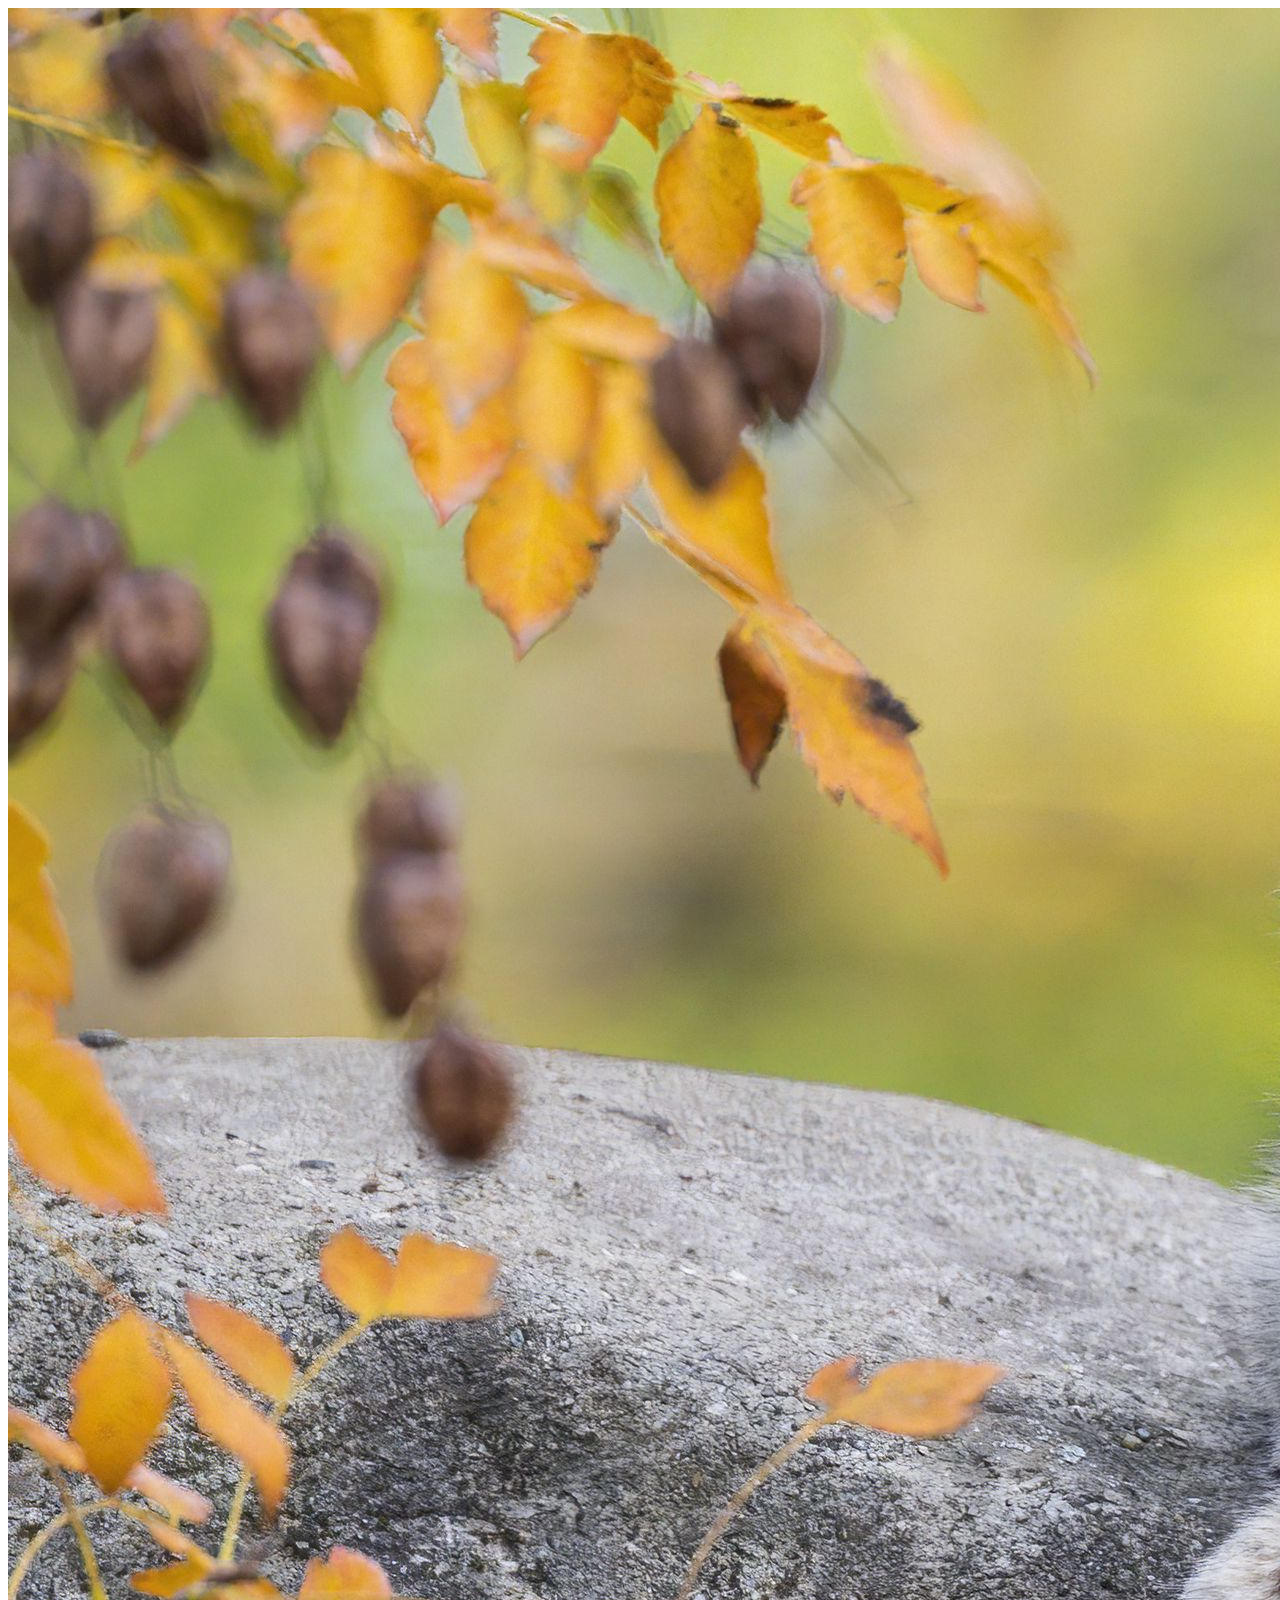
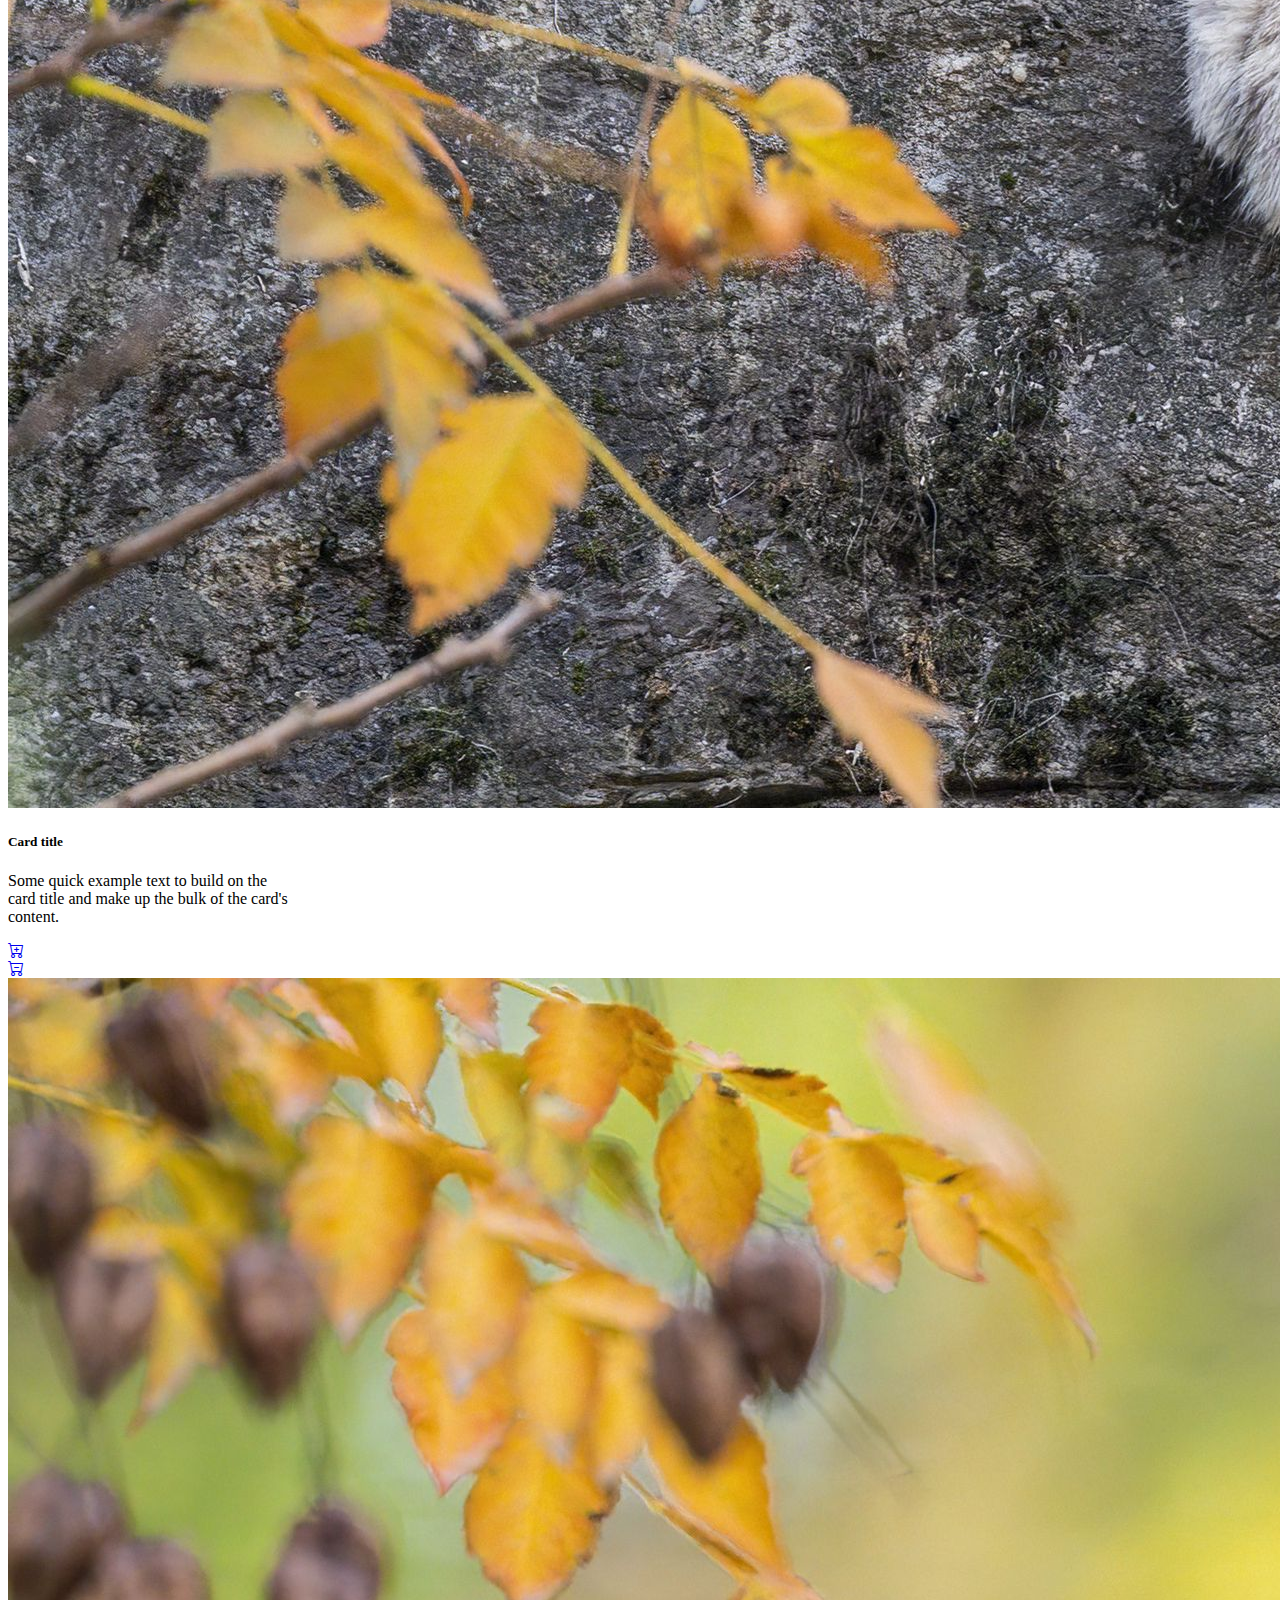
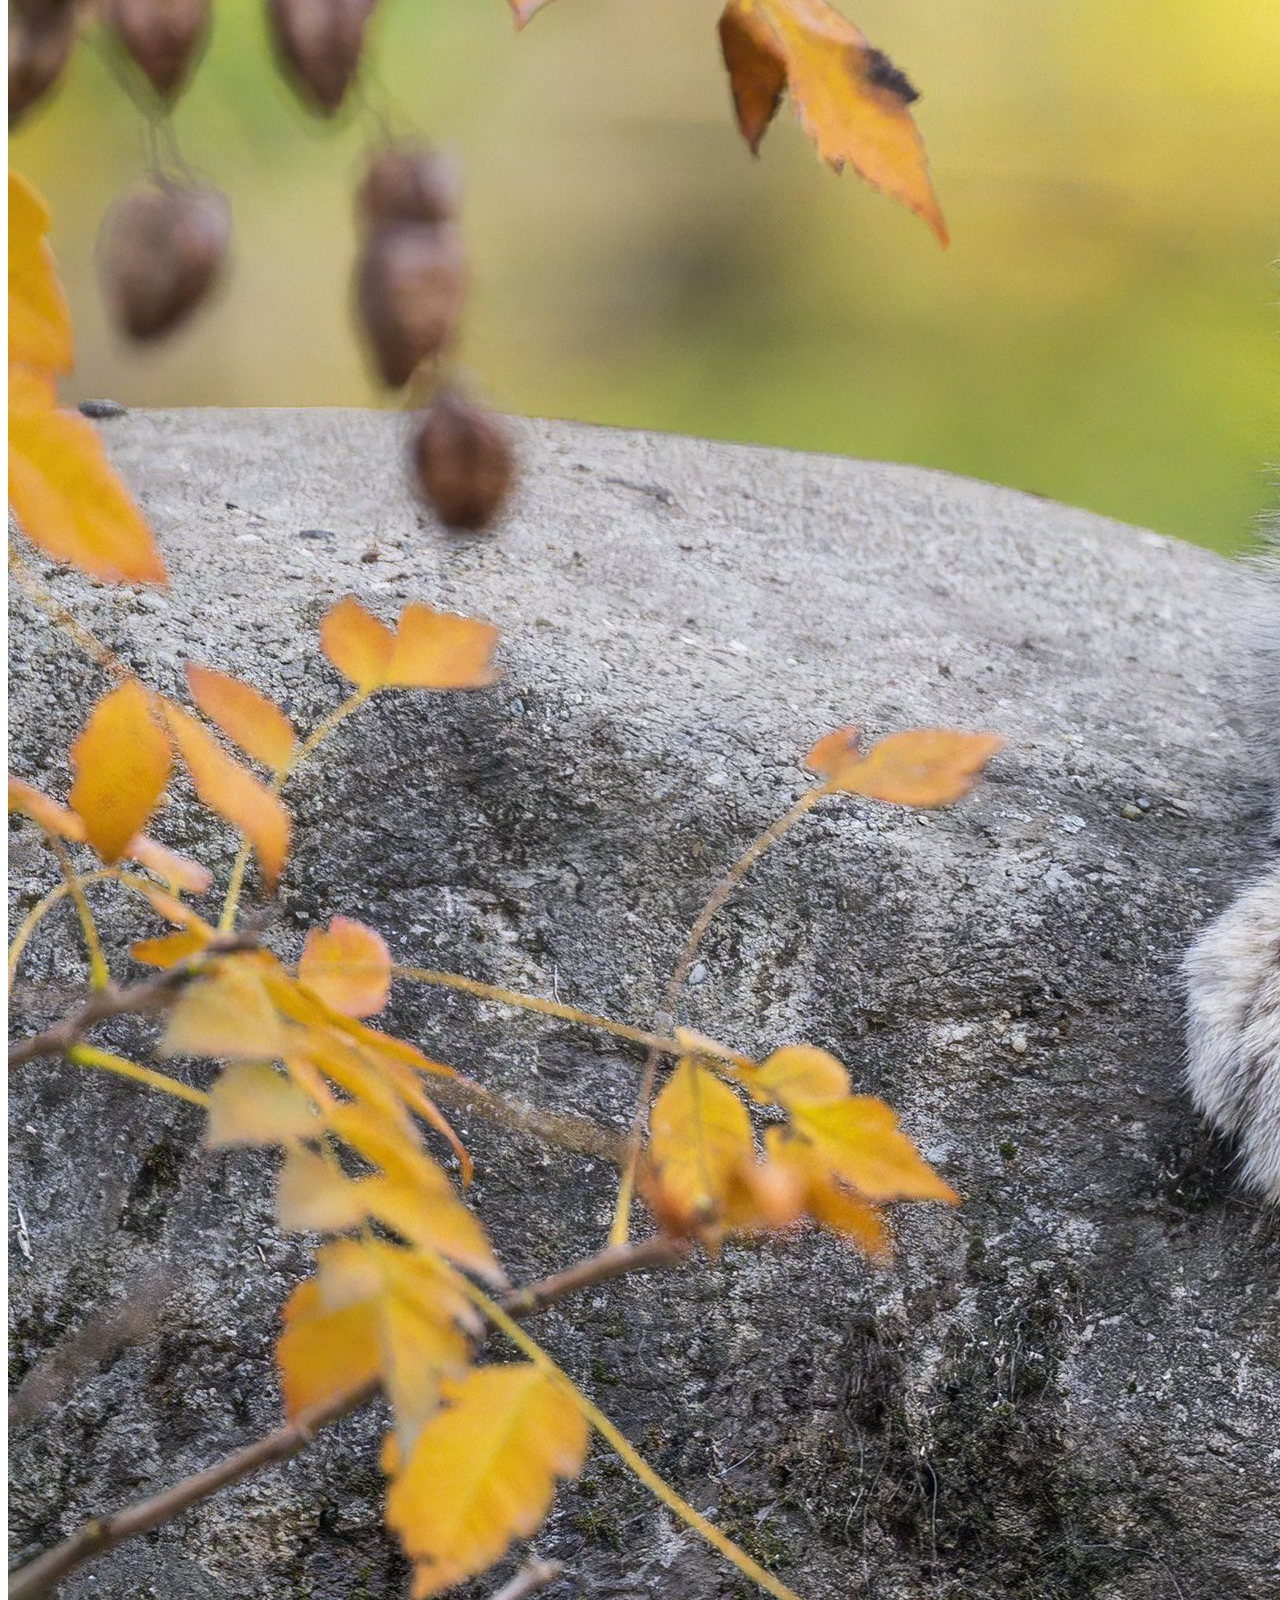
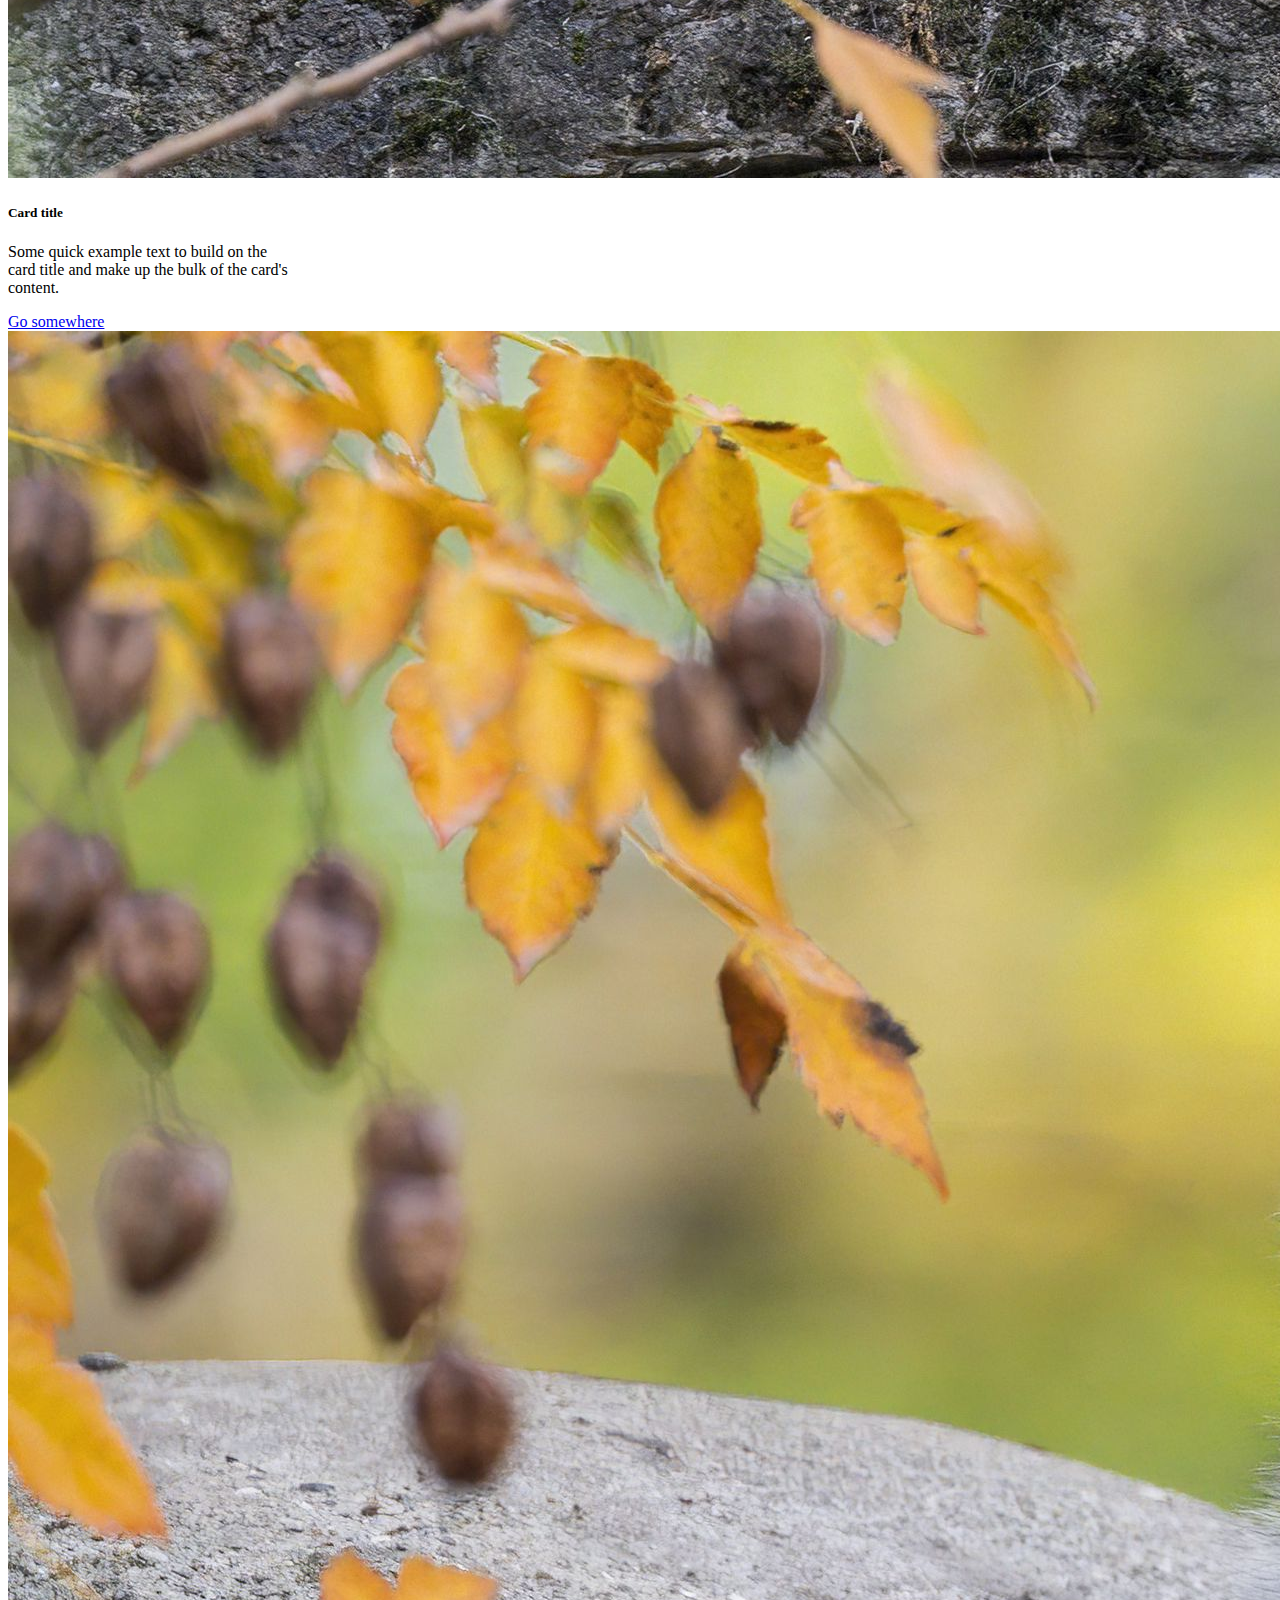
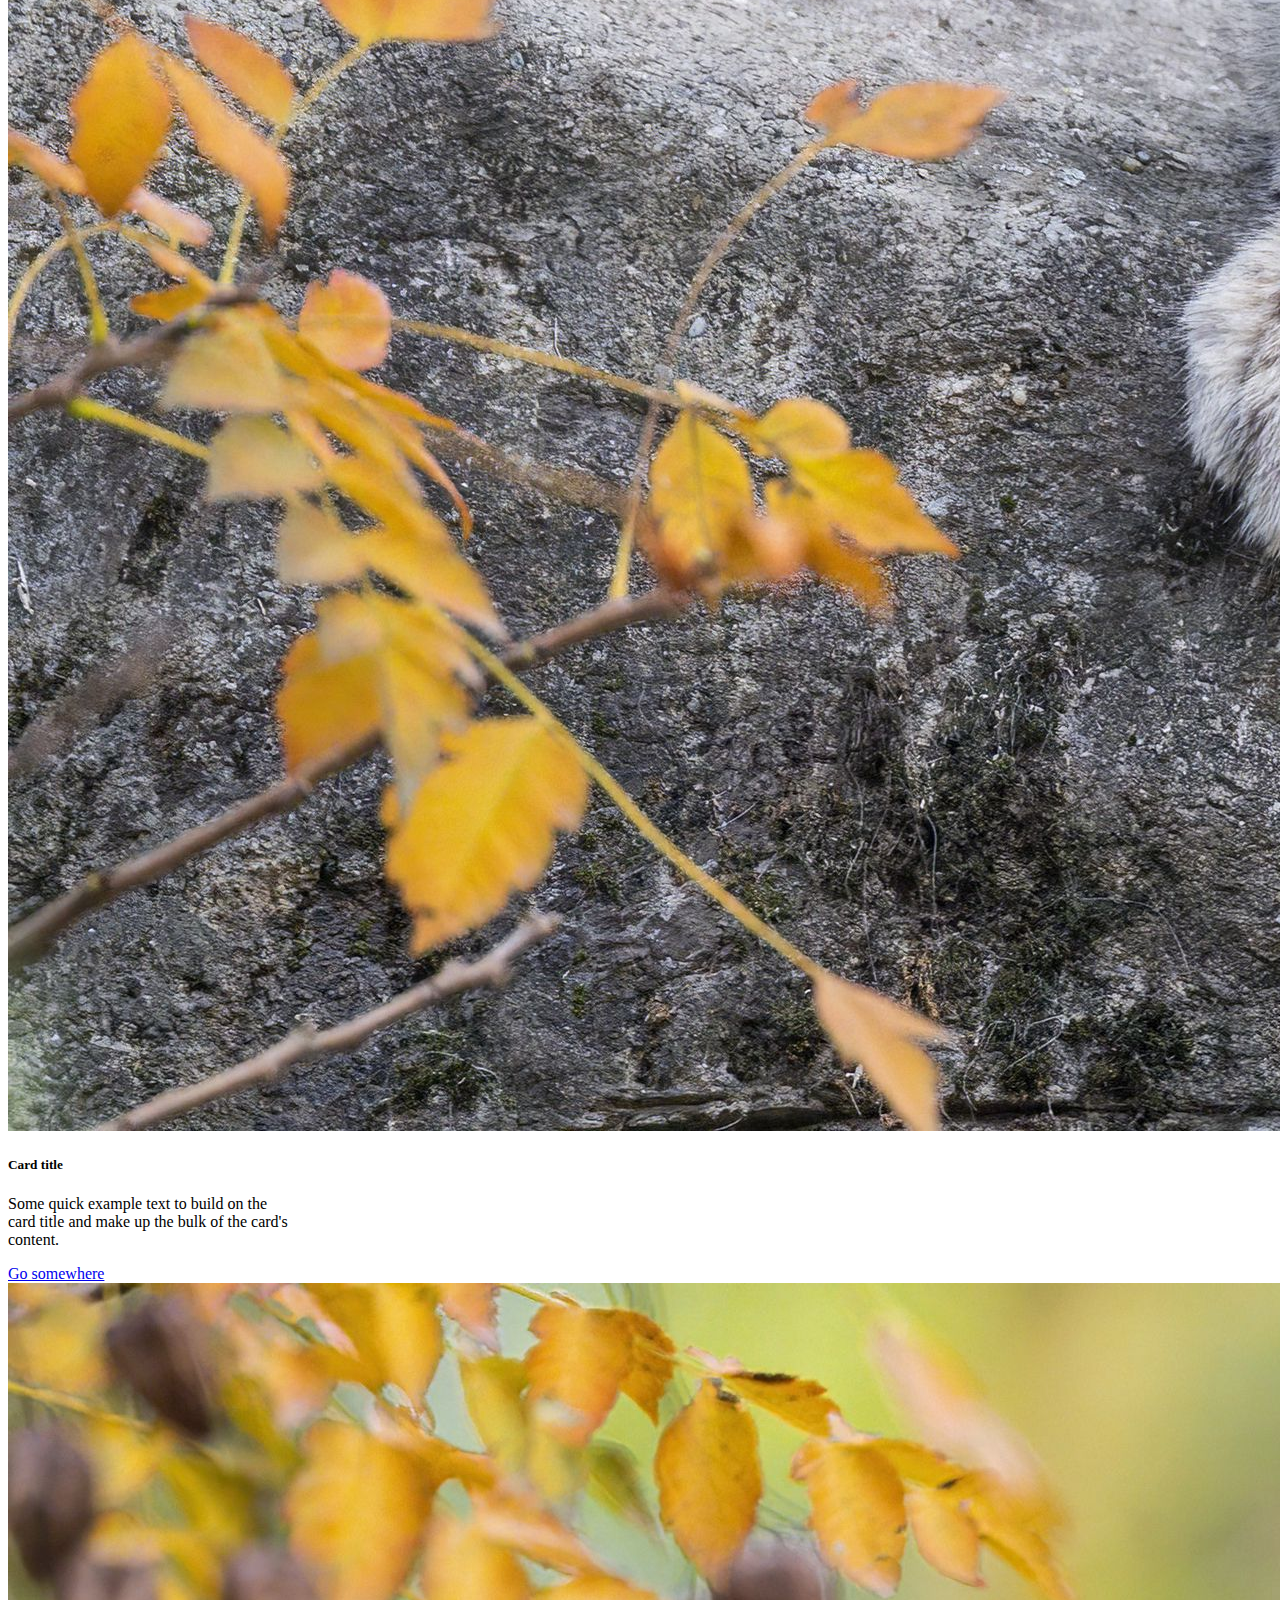
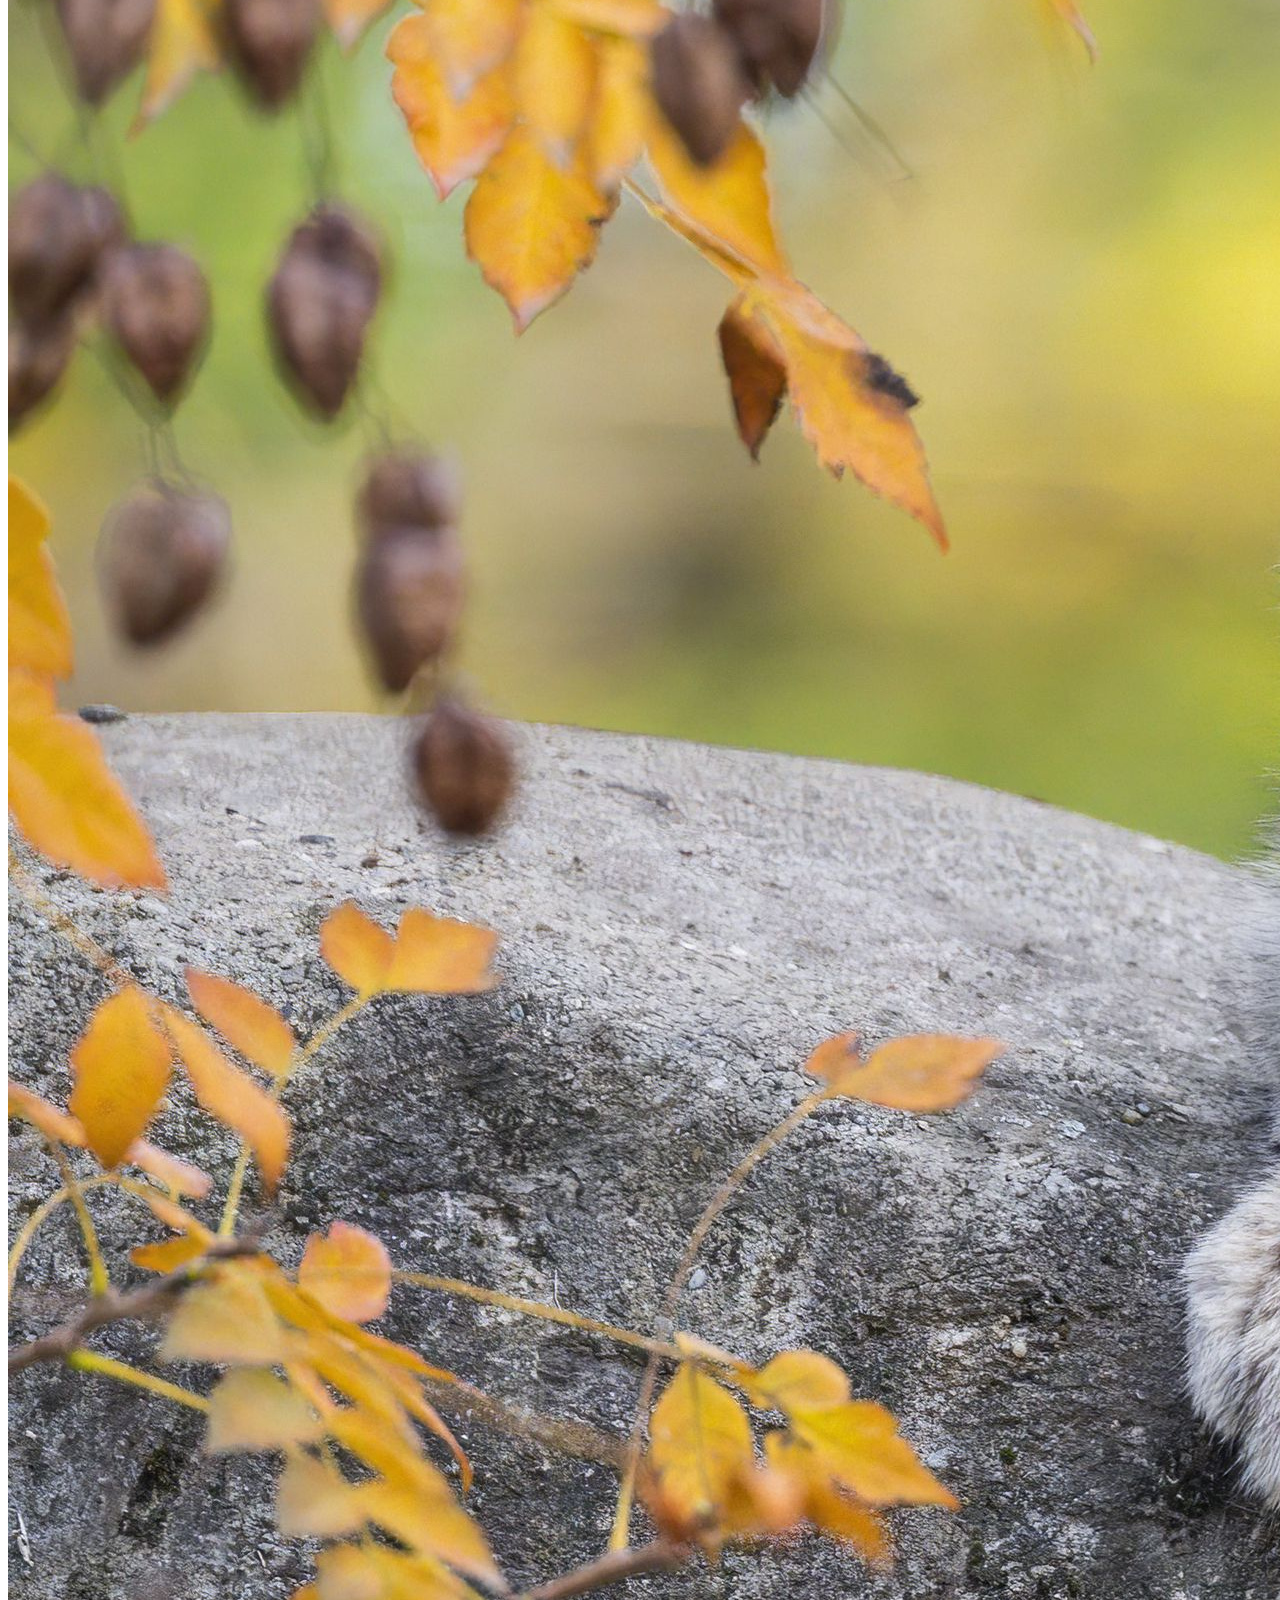
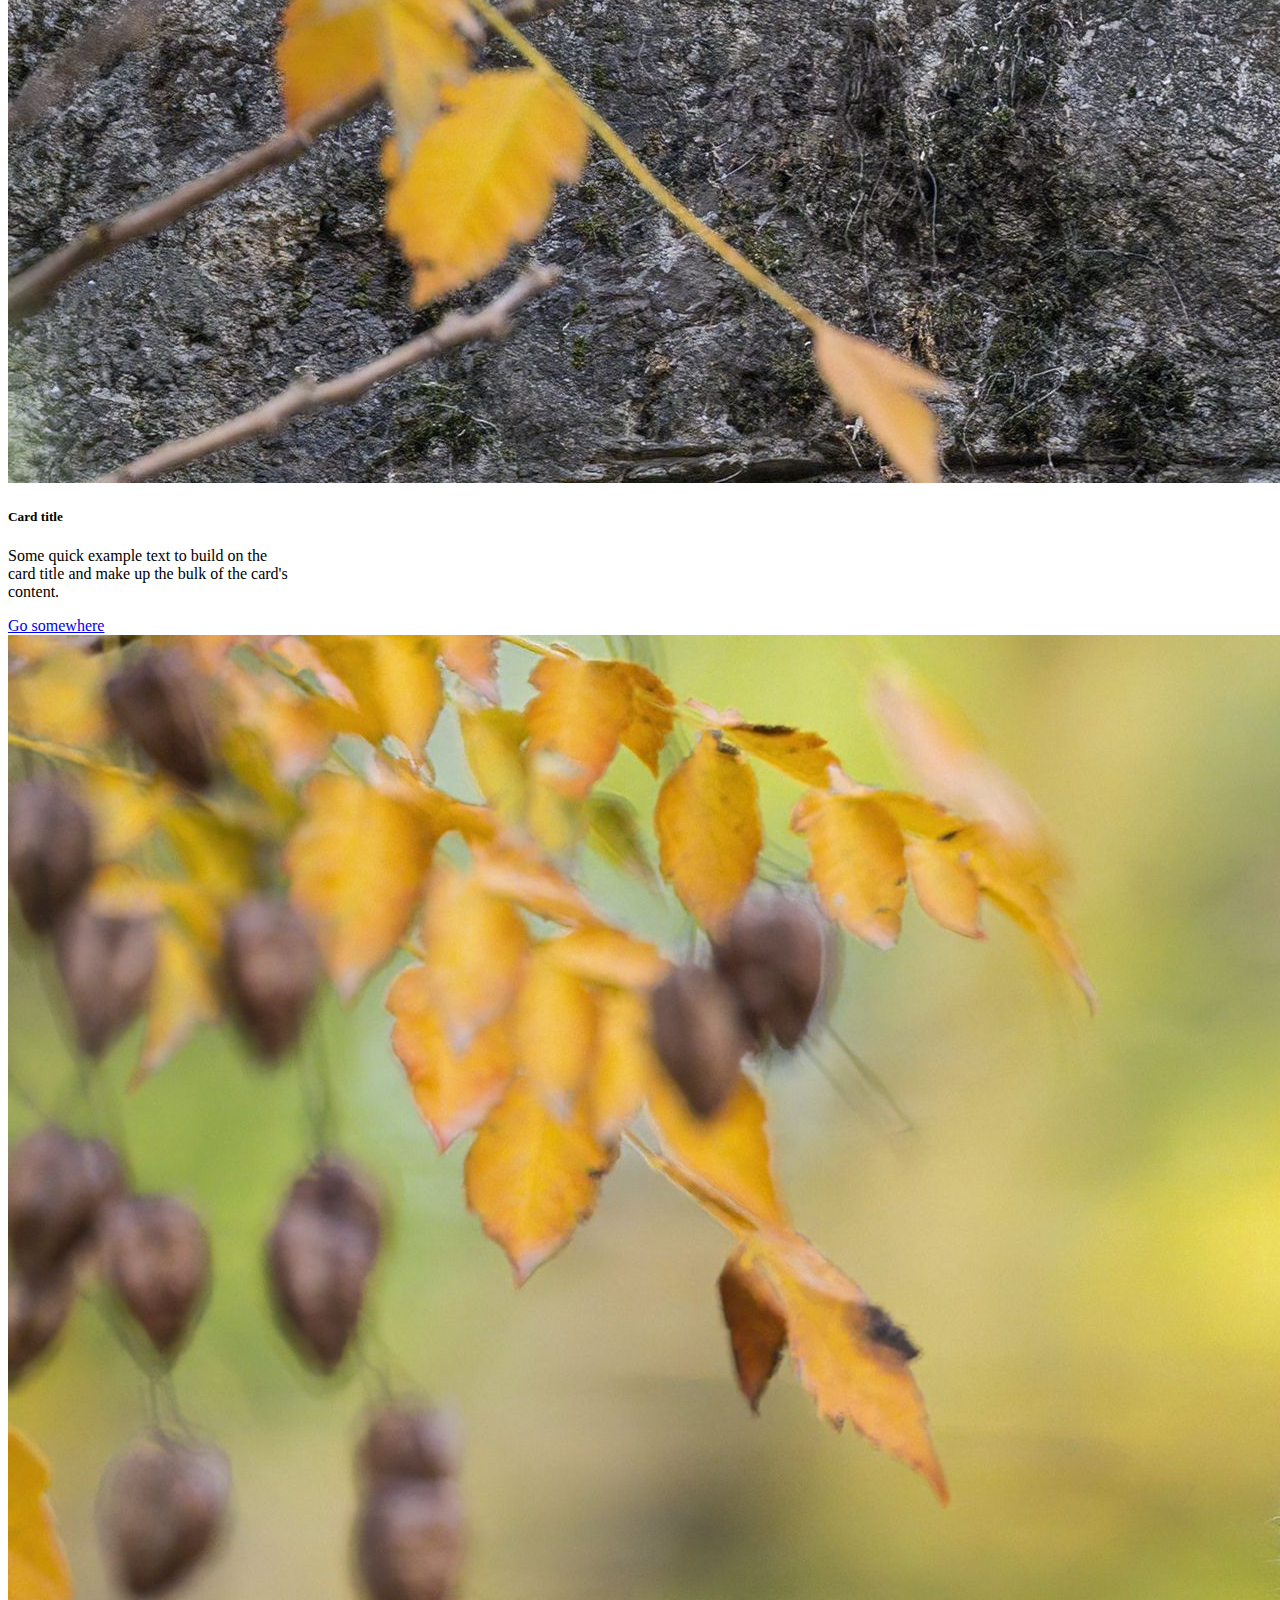
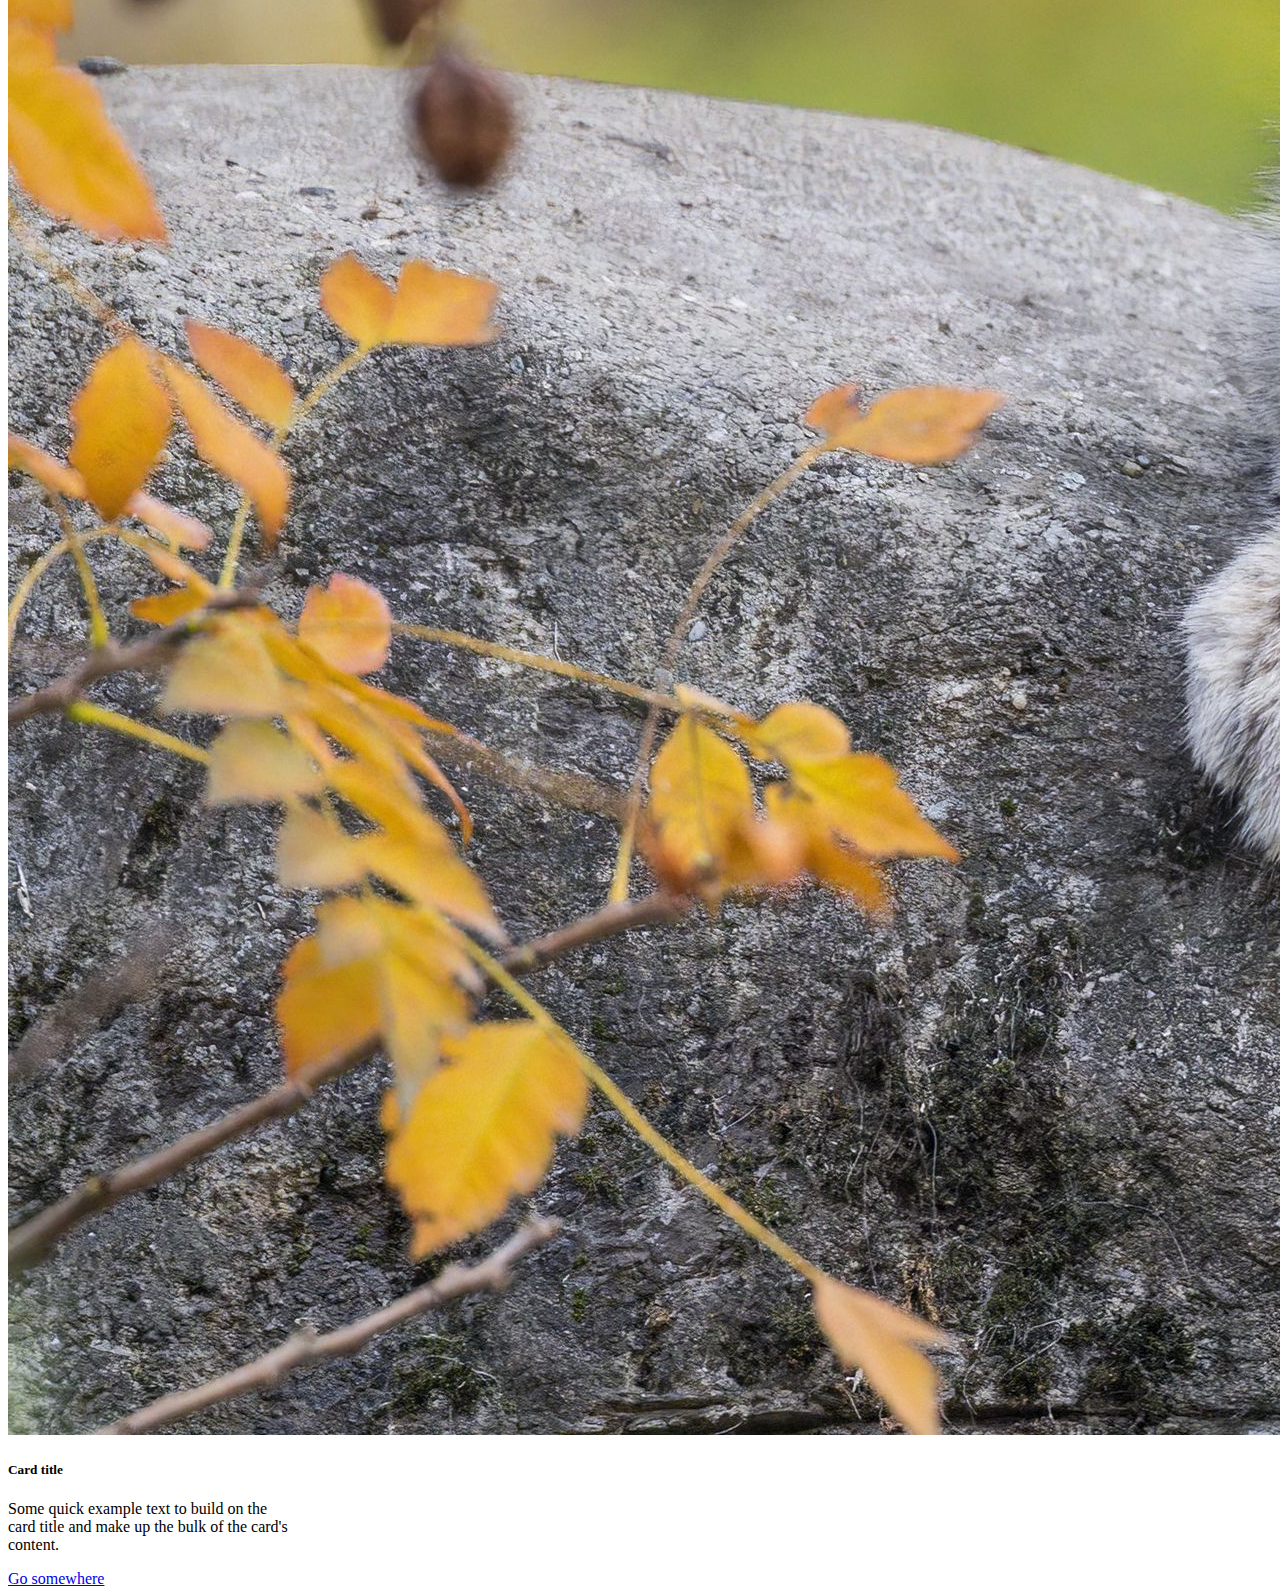
==== galeria.html @ a78a15d0 "clase 7" ====
<!DOCTYPE html>
<html lang="en">
  <head>
    <meta charset="UTF-8" />
    <meta http-equiv="X-UA-Compatible" content="IE=edge" />
    <meta name="viewport" content="width=device-width, initial-scale=1.0" />
    <title>Galeria</title>
    <!-- LIBRERIA BOOTSTRAP -->
    <link
      href="https://cdn.jsdelivr.net/npm/bootstrap@5.3.0-alpha2/dist/css/bootstrap.min.css"
      rel="stylesheet"
      integrity="sha384-aFq/bzH65dt+w6FI2ooMVUpc+21e0SRygnTpmBvdBgSdnuTN7QbdgL+OapgHtvPp"
      crossorigin="anonymous"
    />
    <!-- ICONOS BOOTSTRAP -->
    <link
      rel="stylesheet"
      href="https://cdn.jsdelivr.net/npm/bootstrap-icons@1.3.0/font/bootstrap-icons.css"
    />
  </head>
  <body>
    <div class="container">
      <div class="row">
        <div class="col-sm">
          <div class="card my-4" style="width: 18rem">
            <img src="assets/img/leopardo.jpg" class="card-img-top m-4 p-4 m-auto" alt="..." />
            <div class="card-body">
              <h5 class="card-title">Card title</h5>
              <p class="card-text">
                Some quick example text to build on the card title and make up
                the bulk of the card's content.
              </p>
              <div class="row">
                <div class="col-6">
                  <a href="#" class="btn btn-primary"><i class="bi bi-cart-plus"></i></a>
                </div>
                <div class="col-6">
                  <a href="#" class="btn btn-danger"><i class="bi bi-cart-dash"></i></a>
                </div>                
              </div>
            </div>
          </div>
        </div>
        <div class="col-sm">
          <div class="card my-4 border-primary" style="width: 18rem">
            <img src="assets/img/leopardo.jpg" class="card-img-top" alt="..." />
            <div class="card-body">
              <h5 class="card-title">Card title</h5>
              <p class="card-text">
                Some quick example text to build on the card title and make up
                the bulk of the card's content.
              </p>
              <a href="#" class="btn btn-primary">Go somewhere</a>
            </div>
          </div>
        </div>
        <div class="col-sm">
          <div class="card my-4 rounded-0" style="width: 18rem">
            <img src="assets/img/leopardo.jpg" class="card-img-top rounded-0" alt="..." />
            <div class="card-body">
              <h5 class="card-title">Card title</h5>
              <p class="card-text">
                Some quick example text to build on the card title and make up
                the bulk of the card's content.
              </p>
              <a href="#" class="btn btn-primary">Go somewhere</a>
            </div>
          </div>
        </div>
        <div class="col-sm">
          <div class="card my-4" style="width: 18rem">
            <img src="assets/img/leopardo.jpg" class="card-img-top" alt="..." />
            <div class="card-body">
              <h5 class="card-title">Card title</h5>
              <p class="card-text">
                Some quick example text to build on the card title and make up
                the bulk of the card's content.
              </p>
              <a href="#" class="btn btn-primary">Go somewhere</a>
            </div>
          </div>
        </div>
        <div class="col-sm">
            <div class="card my-4" style="width: 18rem">
              <img src="assets/img/leopardo.jpg" class="card-img-top" alt="..." />
              <div class="card-body">
                <h5 class="card-title">Card title</h5>
                <p class="card-text">
                  Some quick example text to build on the card title and make up
                  the bulk of the card's content.
                </p>
                <a href="#" class="btn btn-primary">Go somewhere</a>
              </div>
            </div>
          </div>        
      </div>
    </div>
    <script
      src="https://cdn.jsdelivr.net/npm/bootstrap@5.3.0-alpha2/dist/js/bootstrap.bundle.min.js"
      integrity="sha384-qKXV1j0HvMUeCBQ+QVp7JcfGl760yU08IQ+GpUo5hlbpg51QRiuqHAJz8+BrxE/N"
      crossorigin="anonymous"
    ></script>
  </body>
</html>
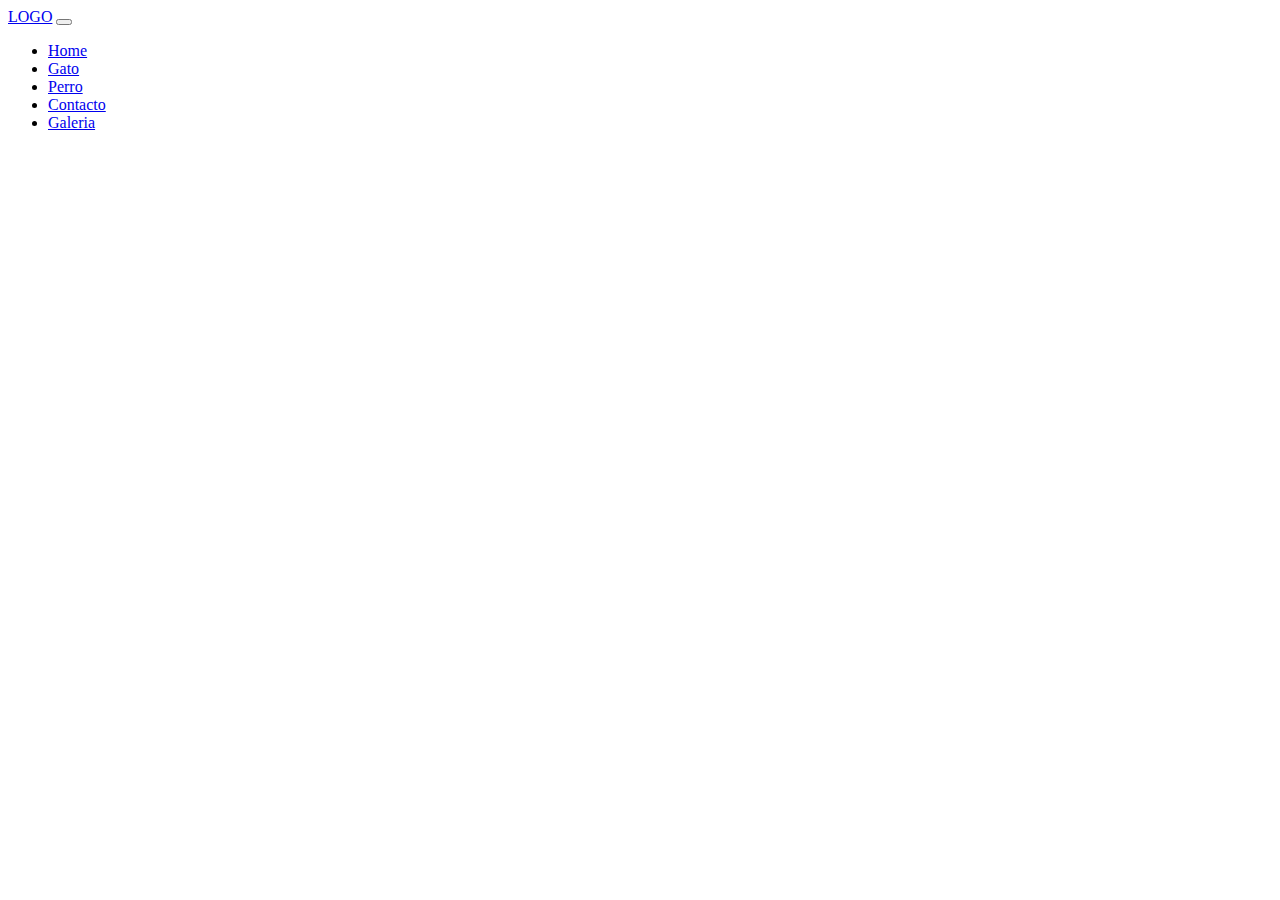
==== commit ec9033f9: "clase 19-04-2023" ====
--- a/galeria.html
+++ b/galeria.html
@@ -20,79 +20,9 @@
   </head>
   <body>
     <div class="container">
-      <div class="row">
-        <div class="col-sm">
-          <div class="card my-4" style="width: 18rem">
-            <img src="assets/img/leopardo.jpg" class="card-img-top m-4 p-4 m-auto" alt="..." />
-            <div class="card-body">
-              <h5 class="card-title">Card title</h5>
-              <p class="card-text">
-                Some quick example text to build on the card title and make up
-                the bulk of the card's content.
-              </p>
-              <div class="row">
-                <div class="col-6">
-                  <a href="#" class="btn btn-primary"><i class="bi bi-cart-plus"></i></a>
-                </div>
-                <div class="col-6">
-                  <a href="#" class="btn btn-danger"><i class="bi bi-cart-dash"></i></a>
-                </div>                
-              </div>
-            </div>
-          </div>
-        </div>
-        <div class="col-sm">
-          <div class="card my-4 border-primary" style="width: 18rem">
-            <img src="assets/img/leopardo.jpg" class="card-img-top" alt="..." />
-            <div class="card-body">
-              <h5 class="card-title">Card title</h5>
-              <p class="card-text">
-                Some quick example text to build on the card title and make up
-                the bulk of the card's content.
-              </p>
-              <a href="#" class="btn btn-primary">Go somewhere</a>
-            </div>
-          </div>
-        </div>
-        <div class="col-sm">
-          <div class="card my-4 rounded-0" style="width: 18rem">
-            <img src="assets/img/leopardo.jpg" class="card-img-top rounded-0" alt="..." />
-            <div class="card-body">
-              <h5 class="card-title">Card title</h5>
-              <p class="card-text">
-                Some quick example text to build on the card title and make up
-                the bulk of the card's content.
-              </p>
-              <a href="#" class="btn btn-primary">Go somewhere</a>
-            </div>
-          </div>
-        </div>
-        <div class="col-sm">
-          <div class="card my-4" style="width: 18rem">
-            <img src="assets/img/leopardo.jpg" class="card-img-top" alt="..." />
-            <div class="card-body">
-              <h5 class="card-title">Card title</h5>
-              <p class="card-text">
-                Some quick example text to build on the card title and make up
-                the bulk of the card's content.
-              </p>
-              <a href="#" class="btn btn-primary">Go somewhere</a>
-            </div>
-          </div>
-        </div>
-        <div class="col-sm">
-            <div class="card my-4" style="width: 18rem">
-              <img src="assets/img/leopardo.jpg" class="card-img-top" alt="..." />
-              <div class="card-body">
-                <h5 class="card-title">Card title</h5>
-                <p class="card-text">
-                  Some quick example text to build on the card title and make up
-                  the bulk of the card's content.
-                </p>
-                <a href="#" class="btn btn-primary">Go somewhere</a>
-              </div>
-            </div>
-          </div>        
+      <div id="custom-navbar">
+      </div>      
+      <div id="cards" class="row">
       </div>
     </div>
     <script
@@ -100,5 +30,8 @@
       integrity="sha384-qKXV1j0HvMUeCBQ+QVp7JcfGl760yU08IQ+GpUo5hlbpg51QRiuqHAJz8+BrxE/N"
       crossorigin="anonymous"
     ></script>
+    <script src="assets/js/load.js"></script>
+    <script src="assets/js/navbar.js"></script>
+
   </body>
 </html>
